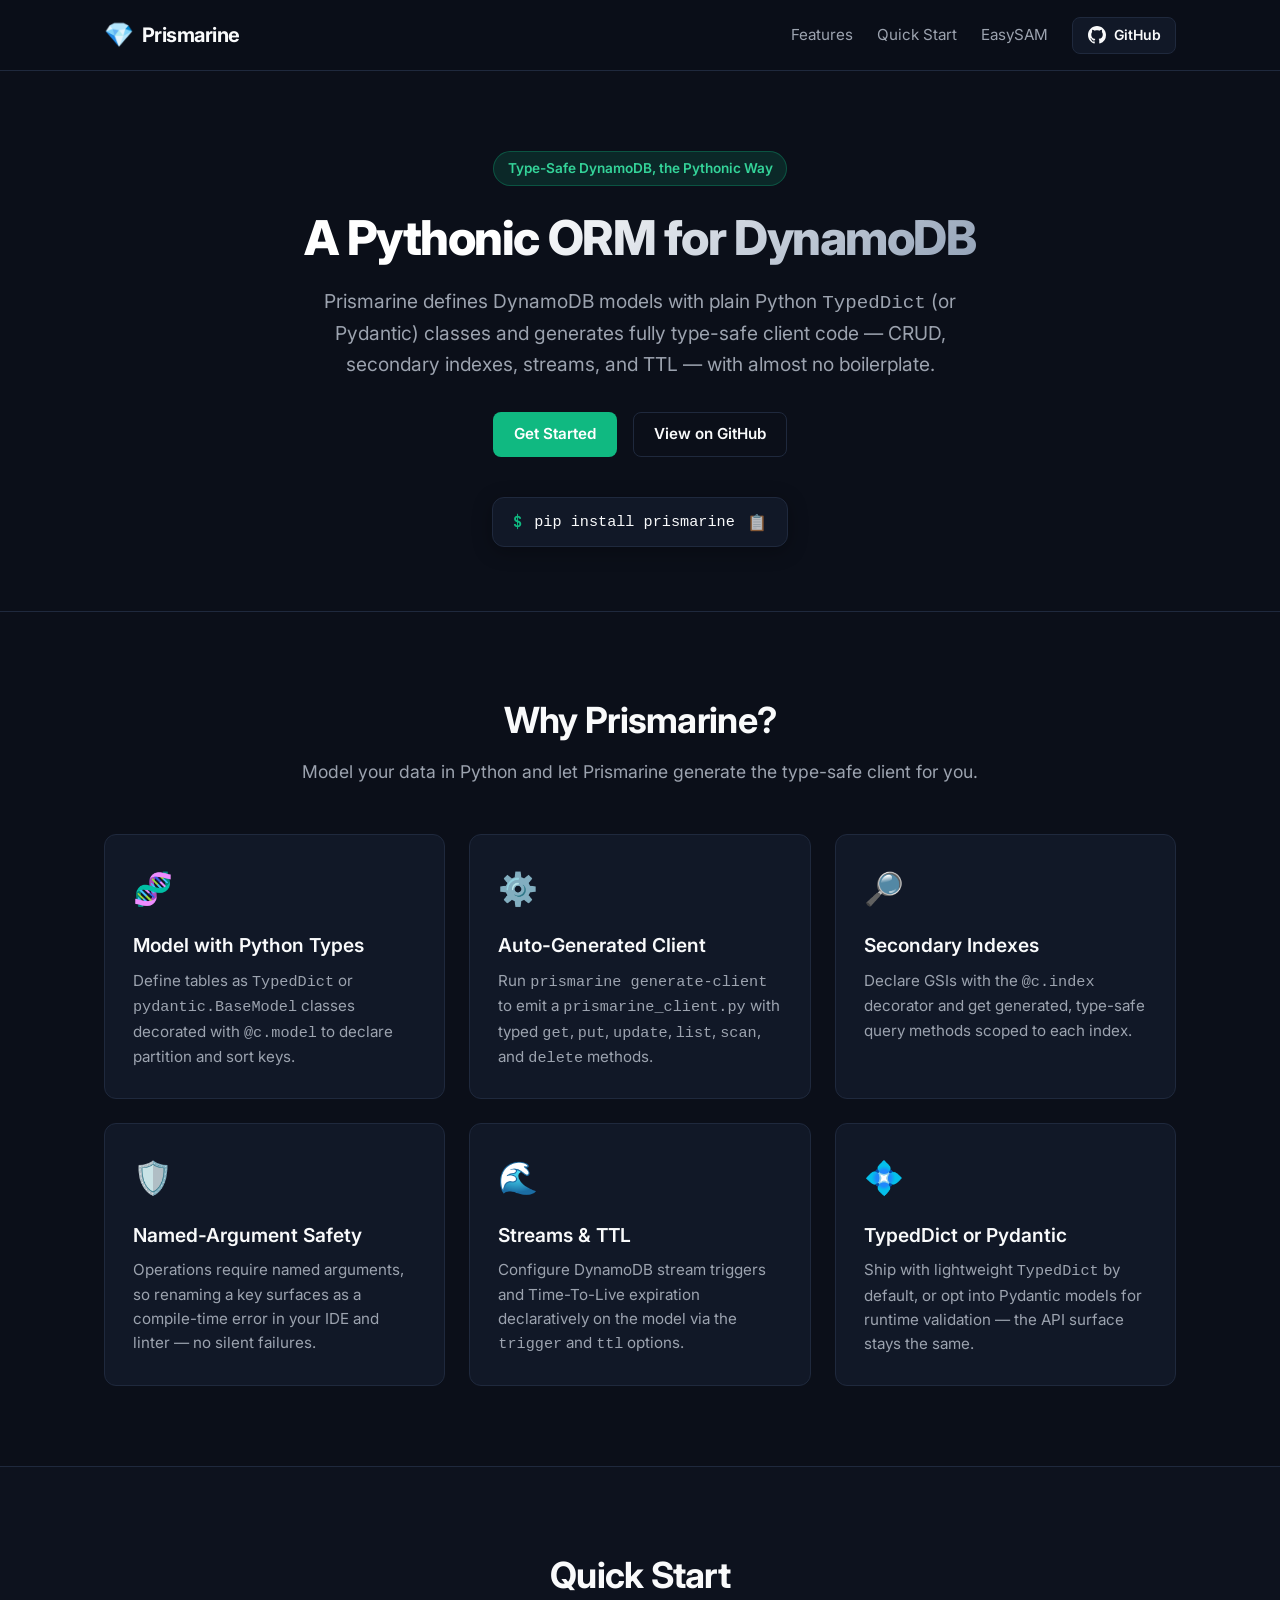
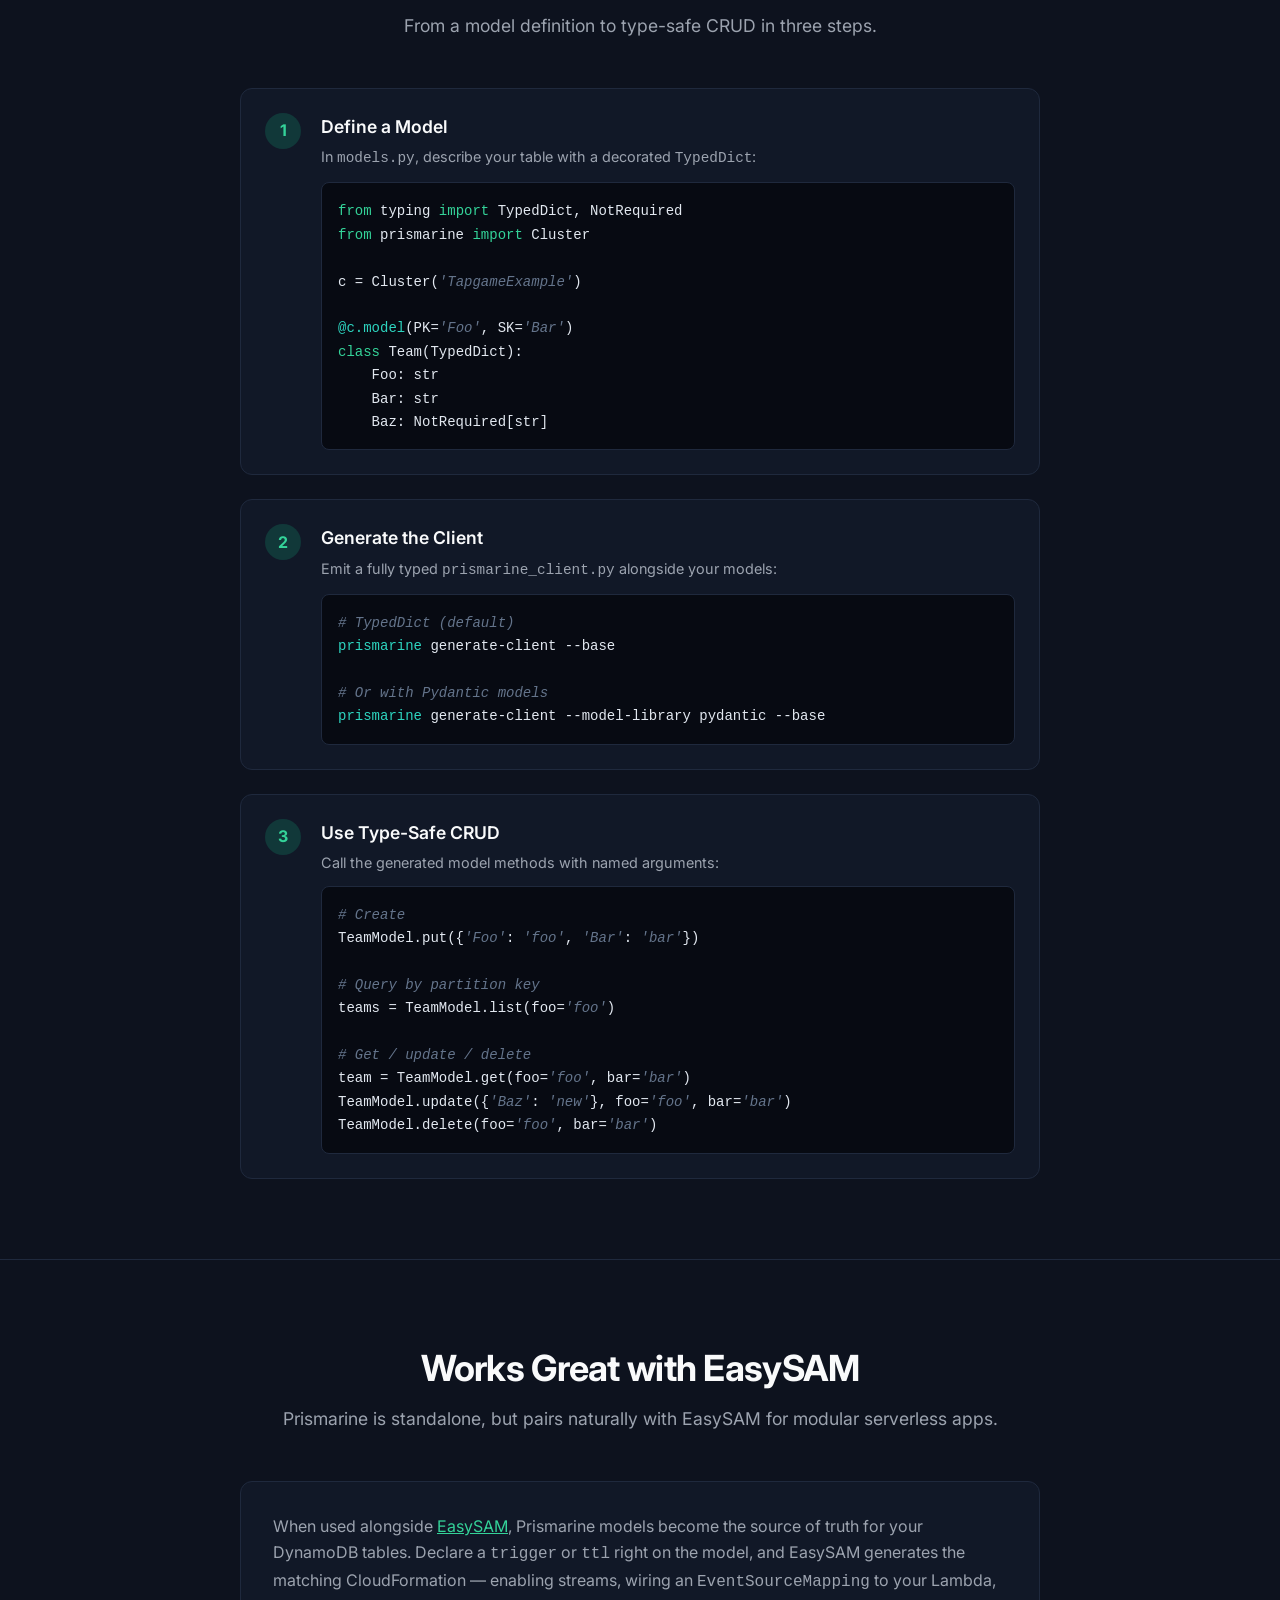
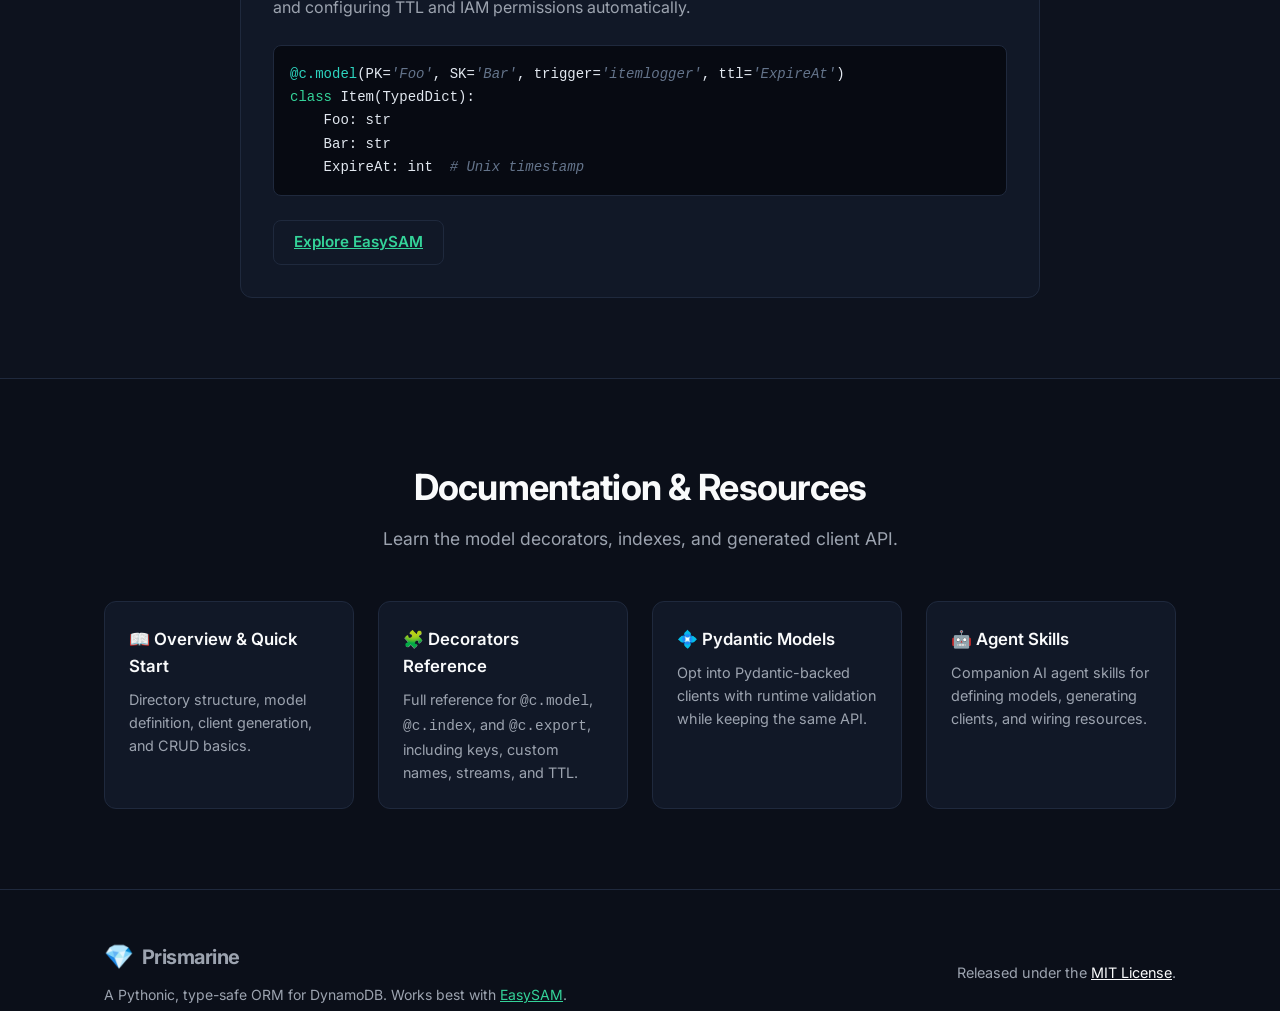
==== landing/prismarine.html @ 5af60499 "landing: Update Prismarine links and styling Update links to Prismarine documentation and examples i" ====
<!DOCTYPE html>
<html lang="en">
<head>
  <meta charset="UTF-8" />
  <meta name="viewport" content="width=device-width, initial-scale=1.0" />
  <title>Prismarine - A Pythonic ORM for DynamoDB</title>
  <meta name="description" content="Prismarine is a Pythonic ORM for DynamoDB. Define models with TypedDict or Pydantic, generate type-safe client code, and interact with DynamoDB without boilerplate." />
  <link rel="stylesheet" href="styles.css" />
  <link rel="preconnect" href="https://fonts.googleapis.com">
  <link rel="preconnect" href="https://fonts.gstatic.com" crossorigin>
  <link href="https://fonts.googleapis.com/css2?family=Inter:wght@400;500;600;700;800&family=JetBrains+Mono:wght@400;500;600&display=swap" rel="stylesheet">
</head>
<body class="theme-prismarine">
  <header class="navbar">
    <div class="container nav-container">
      <a href="prismarine.html" class="brand">
        <span class="brand-icon">💎</span>
        <span class="brand-text">Prismarine</span>
      </a>
      <nav class="nav-links">
        <a href="#features">Features</a>
        <a href="#quickstart">Quick Start</a>
        <a href="#easysam">EasySAM</a>
        <a href="https://github.com/scartill/prismarine" target="_blank" rel="noopener" class="btn btn-secondary nav-btn">
          <svg width="18" height="18" viewBox="0 0 24 24" fill="currentColor"><path d="M12 0C5.37 0 0 5.37 0 12c0 5.31 3.435 9.795 8.205 11.385.6.105.825-.255.825-.57 0-.285-.015-1.23-.015-2.235-3.015.555-3.795-.735-4.035-1.41-.135-.345-.72-1.41-1.23-1.695-.42-.225-1.02-.78-.015-.795.945-.015 1.62.87 1.845 1.23 1.08 1.815 2.805 1.305 3.495.99.105-.78.42-1.305.765-1.605-2.67-.3-5.46-1.335-5.46-5.925 0-1.305.465-2.385 1.23-3.225-.12-.3-.54-1.53.12-3.18 0 0 1.005-.315 3.3 1.23.96-.27 1.98-.405 3-.405s2.04.135 3 .405c2.295-1.56 3.3-1.23 3.3-1.23.66 1.65.24 2.88.12 3.18.765.84 1.23 1.905 1.23 3.225 0 4.605-2.805 5.625-5.475 5.925.435.375.81 1.095.81 2.22 0 1.605-.015 2.895-.015 3.3 0 .315.225.69.825.57A12.02 12.02 0 0024 12c0-6.63-5.37-12-12-12z"/></svg>
          GitHub
        </a>
      </nav>
    </div>
  </header>

  <main>
    <!-- Hero Section -->
    <section class="hero">
      <div class="container hero-content">
        <div class="badge">Type-Safe DynamoDB, the Pythonic Way</div>
        <h1 class="hero-title">A Pythonic ORM for DynamoDB</h1>
        <p class="hero-subtitle">
          Prismarine defines DynamoDB models with plain Python <code>TypedDict</code> (or Pydantic) classes and generates fully type-safe client code — CRUD, secondary indexes, streams, and TTL — with almost no boilerplate.
        </p>

        <div class="hero-actions">
          <a href="#quickstart" class="btn btn-primary">Get Started</a>
          <a href="https://github.com/scartill/prismarine" target="_blank" rel="noopener" class="btn btn-outline">View on GitHub</a>
        </div>

        <div class="command-box">
          <span class="command-prompt">$</span>
          <code>pip install prismarine</code>
          <button class="copy-btn" onclick="navigator.clipboard.writeText('pip install prismarine')" title="Copy to clipboard">
            📋
          </button>
        </div>
      </div>
    </section>

    <!-- Features Section -->
    <section id="features" class="features-section">
      <div class="container">
        <div class="section-header">
          <h2>Why Prismarine?</h2>
          <p>Model your data in Python and let Prismarine generate the type-safe client for you.</p>
        </div>

        <div class="features-grid">
          <div class="feature-card">
            <div class="feature-icon">🧬</div>
            <h3>Model with Python Types</h3>
            <p>Define tables as <code>TypedDict</code> or <code>pydantic.BaseModel</code> classes decorated with <code>@c.model</code> to declare partition and sort keys.</p>
          </div>

          <div class="feature-card">
            <div class="feature-icon">⚙️</div>
            <h3>Auto-Generated Client</h3>
            <p>Run <code>prismarine generate-client</code> to emit a <code>prismarine_client.py</code> with typed <code>get</code>, <code>put</code>, <code>update</code>, <code>list</code>, <code>scan</code>, and <code>delete</code> methods.</p>
          </div>

          <div class="feature-card">
            <div class="feature-icon">🔎</div>
            <h3>Secondary Indexes</h3>
            <p>Declare GSIs with the <code>@c.index</code> decorator and get generated, type-safe query methods scoped to each index.</p>
          </div>

          <div class="feature-card">
            <div class="feature-icon">🛡️</div>
            <h3>Named-Argument Safety</h3>
            <p>Operations require named arguments, so renaming a key surfaces as a compile-time error in your IDE and linter — no silent failures.</p>
          </div>

          <div class="feature-card">
            <div class="feature-icon">🌊</div>
            <h3>Streams &amp; TTL</h3>
            <p>Configure DynamoDB stream triggers and Time-To-Live expiration declaratively on the model via the <code>trigger</code> and <code>ttl</code> options.</p>
          </div>

          <div class="feature-card">
            <div class="feature-icon">💠</div>
            <h3>TypedDict or Pydantic</h3>
            <p>Ship with lightweight <code>TypedDict</code> by default, or opt into Pydantic models for runtime validation — the API surface stays the same.</p>
          </div>
        </div>
      </div>
    </section>

    <!-- Quick Start Section -->
    <section id="quickstart" class="quickstart-section">
      <div class="container">
        <div class="section-header">
          <h2>Quick Start</h2>
          <p>From a model definition to type-safe CRUD in three steps.</p>
        </div>

        <div class="code-steps">
          <div class="step-item">
            <div class="step-number">1</div>
            <div class="step-body">
              <h3>Define a Model</h3>
              <p>In <code>models.py</code>, describe your table with a decorated <code>TypedDict</code>:</p>
              <pre><code><span class="key">from</span> typing <span class="key">import</span> TypedDict, NotRequired
<span class="key">from</span> prismarine <span class="key">import</span> Cluster

c = Cluster(<span class="comment">'TapgameExample'</span>)

<span class="cmd">@c.model</span>(PK=<span class="comment">'Foo'</span>, SK=<span class="comment">'Bar'</span>)
<span class="key">class</span> Team(TypedDict):
    Foo: str
    Bar: str
    Baz: NotRequired[str]</code></pre>
            </div>
          </div>

          <div class="step-item">
            <div class="step-number">2</div>
            <div class="step-body">
              <h3>Generate the Client</h3>
              <p>Emit a fully typed <code>prismarine_client.py</code> alongside your models:</p>
              <pre><code><span class="comment"># TypedDict (default)</span>
<span class="cmd">prismarine</span> generate-client --base

<span class="comment"># Or with Pydantic models</span>
<span class="cmd">prismarine</span> generate-client --model-library pydantic --base</code></pre>
            </div>
          </div>

          <div class="step-item">
            <div class="step-number">3</div>
            <div class="step-body">
              <h3>Use Type-Safe CRUD</h3>
              <p>Call the generated model methods with named arguments:</p>
              <pre><code><span class="comment"># Create</span>
TeamModel.put({<span class="comment">'Foo'</span>: <span class="comment">'foo'</span>, <span class="comment">'Bar'</span>: <span class="comment">'bar'</span>})

<span class="comment"># Query by partition key</span>
teams = TeamModel.list(foo=<span class="comment">'foo'</span>)

<span class="comment"># Get / update / delete</span>
team = TeamModel.get(foo=<span class="comment">'foo'</span>, bar=<span class="comment">'bar'</span>)
TeamModel.update({<span class="comment">'Baz'</span>: <span class="comment">'new'</span>}, foo=<span class="comment">'foo'</span>, bar=<span class="comment">'bar'</span>)
TeamModel.delete(foo=<span class="comment">'foo'</span>, bar=<span class="comment">'bar'</span>)</code></pre>
            </div>
          </div>
        </div>
      </div>
    </section>

    <!-- EasySAM Integration Highlight -->
    <section id="easysam" class="integration-section">
      <div class="container">
        <div class="section-header">
          <h2>Works Great with EasySAM</h2>
          <p>Prismarine is standalone, but pairs naturally with EasySAM for modular serverless apps.</p>
        </div>

        <div class="integration-card">
          <p>
            When used alongside <a href="index.html">EasySAM</a>, Prismarine models become the source of truth for your DynamoDB tables. Declare a
            <code>trigger</code> or <code>ttl</code> right on the model, and EasySAM generates the matching CloudFormation —
            enabling streams, wiring an <code>EventSourceMapping</code> to your Lambda, and configuring TTL and IAM permissions automatically.
          </p>
          <pre><code><span class="cmd">@c.model</span>(PK=<span class="comment">'Foo'</span>, SK=<span class="comment">'Bar'</span>, trigger=<span class="comment">'itemlogger'</span>, ttl=<span class="comment">'ExpireAt'</span>)
<span class="key">class</span> Item(TypedDict):
    Foo: str
    Bar: str
    ExpireAt: int  <span class="comment"># Unix timestamp</span></code></pre>
          <div class="integration-actions">
            <a href="index.html" class="btn btn-outline">Explore EasySAM</a>
          </div>
        </div>
      </div>
    </section>

    <!-- Documentation & Resources Section -->
    <section id="docs" class="docs-section">
      <div class="container">
        <div class="section-header">
          <h2>Documentation &amp; Resources</h2>
          <p>Learn the model decorators, indexes, and generated client API.</p>
        </div>

        <div class="docs-grid">
          <a href="https://github.com/scartill/prismarine#readme" target="_blank" rel="noopener" class="doc-card">
            <div class="doc-title">📖 Overview &amp; Quick Start</div>
            <p>Directory structure, model definition, client generation, and CRUD basics.</p>
          </a>
          <a href="https://github.com/scartill/prismarine#advanced-usage" target="_blank" rel="noopener" class="doc-card">
            <div class="doc-title">🧩 Decorators Reference</div>
            <p>Full reference for <code>@c.model</code>, <code>@c.index</code>, and <code>@c.export</code>, including keys, custom names, streams, and TTL.</p>
          </a>
          <a href="https://github.com/scartill/prismarine#using-pydantic-models" target="_blank" rel="noopener" class="doc-card">
            <div class="doc-title">💠 Pydantic Models</div>
            <p>Opt into Pydantic-backed clients with runtime validation while keeping the same API.</p>
          </a>
          <a href="https://github.com/scartill/easysam-skills" target="_blank" rel="noopener" class="doc-card">
            <div class="doc-title">🤖 Agent Skills</div>
            <p>Companion AI agent skills for defining models, generating clients, and wiring resources.</p>
          </a>
        </div>
      </div>
    </section>
  </main>

  <footer class="footer">
    <div class="container footer-content">
      <div class="footer-left">
        <div class="brand">
          <span class="brand-icon">💎</span>
          <span class="brand-text">Prismarine</span>
        </div>
        <p>A Pythonic, type-safe ORM for DynamoDB. Works best with <a href="index.html">EasySAM</a>.</p>
      </div>
      <div class="footer-right">
        <p>Released under the <a href="https://github.com/scartill/prismarine" target="_blank" rel="noopener">MIT License</a>.</p>
      </div>
    </div>
  </footer>
</body>
</html>
---- landing/styles.css ----
:root {
  --bg-color: #0b0f19;
  --bg-card: #111827;
  --bg-card-hover: #1f293d;
  --border-color: #1f293d;
  --border-highlight: #374151;
  --primary-color: #6366f1;
  --primary-hover: #4f46e5;
  --accent-color: #38bdf8;
  --text-main: #f9fafb;
  --text-muted: #9ca3af;
  --font-sans: 'Inter', -apple-system, BlinkMacSystemFont, sans-serif;
  --font-mono: 'JetBrains Mono', monospace;
  --container-max-width: 1120px;
}

* {
  box-sizing: border-box;
  margin: 0;
  padding: 0;
}

body {
  background-color: var(--bg-color);
  color: var(--text-main);
  font-family: var(--font-sans);
  line-height: 1.6;
  -webkit-font-smoothing: antialiased;
}

a {
  color: inherit;
  text-decoration: none;
}

.container {
  max-width: var(--container-max-width);
  margin: 0 auto;
  padding: 0 1.5rem;
}

/* Header & Navbar */
.navbar {
  position: sticky;
  top: 0;
  z-index: 50;
  background-color: rgba(11, 15, 25, 0.85);
  backdrop-filter: blur(12px);
  border-bottom: 1px solid var(--border-color);
  padding: 1rem 0;
}

.nav-container {
  display: flex;
  align-items: center;
  justify-content: space-between;
}

.brand {
  display: flex;
  align-items: center;
  gap: 0.5rem;
  font-weight: 700;
  font-size: 1.25rem;
  letter-spacing: -0.025em;
}

.brand-icon {
  font-size: 1.5rem;
}

.nav-links {
  display: flex;
  align-items: center;
  gap: 1.5rem;
  font-size: 0.95rem;
  color: var(--text-muted);
}

.nav-links a:hover {
  color: var(--text-main);
}

/* Buttons */
.btn {
  display: inline-flex;
  align-items: center;
  gap: 0.5rem;
  padding: 0.6rem 1.25rem;
  border-radius: 0.5rem;
  font-weight: 600;
  font-size: 0.95rem;
  transition: all 0.2s ease;
  cursor: pointer;
}

.btn-primary {
  background-color: var(--primary-color);
  color: #fff;
  border: 1px solid transparent;
}

.btn-primary:hover {
  background-color: var(--primary-hover);
}

.btn-secondary {
  background-color: var(--bg-card);
  color: var(--text-main);
  border: 1px solid var(--border-color);
}

.btn-secondary:hover {
  background-color: var(--bg-card-hover);
  border-color: var(--border-highlight);
}

.btn-outline {
  background-color: transparent;
  color: var(--text-main);
  border: 1px solid var(--border-color);
}

.btn-outline:hover {
  background-color: var(--bg-card);
  border-color: var(--border-highlight);
}

.nav-btn {
  padding: 0.4rem 0.9rem;
  font-size: 0.875rem;
}

/* Hero Section */
.hero {
  padding: 5rem 0 4rem;
  text-align: center;
}

.hero-content {
  display: flex;
  flex-direction: column;
  align-items: center;
  max-width: 800px;
}

.badge {
  display: inline-block;
  padding: 0.35rem 0.85rem;
  border-radius: 9999px;
  background-color: rgba(99, 102, 241, 0.15);
  color: #818cf8;
  border: 1px solid rgba(99, 102, 241, 0.3);
  font-size: 0.85rem;
  font-weight: 600;
  margin-bottom: 1.5rem;
}

.hero-title {
  font-size: 3rem;
  font-weight: 800;
  line-height: 1.15;
  letter-spacing: -0.03em;
  margin-bottom: 1.25rem;
  background: linear-gradient(135deg, #ffffff 30%, #94a3b8 100%);
  -webkit-background-clip: text;
  -webkit-text-fill-color: transparent;
}

.hero-subtitle {
  font-size: 1.2rem;
  color: var(--text-muted);
  margin-bottom: 2rem;
  max-width: 680px;
}

.hero-actions {
  display: flex;
  gap: 1rem;
  margin-bottom: 2.5rem;
}

.command-box {
  display: flex;
  align-items: center;
  gap: 0.75rem;
  background-color: var(--bg-card);
  border: 1px solid var(--border-color);
  padding: 0.75rem 1.25rem;
  border-radius: 0.75rem;
  font-family: var(--font-mono);
  font-size: 0.95rem;
  box-shadow: 0 4px 20px rgba(0, 0, 0, 0.3);
}

.command-prompt {
  color: #6366f1;
  font-weight: 700;
}

.copy-btn {
  background: none;
  border: none;
  cursor: pointer;
  font-size: 1rem;
  opacity: 0.7;
  transition: opacity 0.2s;
  color: var(--text-muted);
}

.copy-btn:hover {
  opacity: 1;
}

/* Sections Common */
.section-header {
  text-align: center;
  margin-bottom: 3rem;
}

.section-header h2 {
  font-size: 2.25rem;
  font-weight: 700;
  letter-spacing: -0.02em;
  margin-bottom: 0.5rem;
}

.section-header p {
  color: var(--text-muted);
  font-size: 1.1rem;
}

/* Features Section */
.features-section {
  padding: 5rem 0;
  border-top: 1px solid var(--border-color);
}

.features-grid {
  display: grid;
  grid-template-columns: repeat(auto-fit, minmax(320px, 1fr));
  gap: 1.5rem;
}

.feature-card {
  background-color: var(--bg-card);
  border: 1px solid var(--border-color);
  padding: 1.75rem;
  border-radius: 0.75rem;
  transition: transform 0.2s ease, border-color 0.2s ease;
}

.feature-card:hover {
  transform: translateY(-2px);
  border-color: var(--border-highlight);
  background-color: var(--bg-card-hover);
}

.feature-icon {
  font-size: 2rem;
  margin-bottom: 1rem;
}

.feature-card h3 {
  font-size: 1.2rem;
  font-weight: 600;
  margin-bottom: 0.5rem;
}

.feature-card p {
  color: var(--text-muted);
  font-size: 0.95rem;
}

.feature-card-link {
  display: block;
  cursor: pointer;
}

.feature-more {
  color: var(--accent-color);
  font-weight: 600;
  white-space: nowrap;
}

/* Quick Start Section */
.quickstart-section {
  padding: 5rem 0;
  border-top: 1px solid var(--border-color);
  background-color: rgba(17, 24, 39, 0.4);
}

.code-steps {
  display: flex;
  flex-direction: column;
  gap: 1.5rem;
  max-width: 800px;
  margin: 0 auto;
}

.step-item {
  display: flex;
  gap: 1.25rem;
  background-color: var(--bg-card);
  border: 1px solid var(--border-color);
  padding: 1.5rem;
  border-radius: 0.75rem;
}

.step-number {
  display: flex;
  align-items: center;
  justify-content: center;
  width: 2.25rem;
  height: 2.25rem;
  border-radius: 50%;
  background-color: rgba(99, 102, 241, 0.2);
  color: #818cf8;
  font-weight: 700;
  flex-shrink: 0;
}

.step-body {
  flex-grow: 1;
}

.step-body h3 {
  font-size: 1.1rem;
  font-weight: 600;
  margin-bottom: 0.25rem;
}

.step-body p {
  color: var(--text-muted);
  font-size: 0.9rem;
  margin-bottom: 0.75rem;
}

pre {
  background-color: #070a12;
  border: 1px solid var(--border-color);
  padding: 1rem;
  border-radius: 0.5rem;
  font-family: var(--font-mono);
  font-size: 0.875rem;
  overflow-x: auto;
  color: #e2e8f0;
}

pre .cmd { color: #38bdf8; }
pre .key { color: #f472b6; }
pre .comment { color: #64748b; font-style: italic; }

/* Companion Skills Section */
.skills-section {
  padding: 5rem 0;
  border-top: 1px solid var(--border-color);
}

.skills-grid {
  display: grid;
  grid-template-columns: repeat(auto-fit, minmax(320px, 1fr));
  gap: 1.5rem;
  margin-bottom: 2rem;
}

.skill-card {
  background-color: var(--bg-card);
  border: 1px solid var(--border-color);
  padding: 1.75rem;
  border-radius: 0.75rem;
  transition: transform 0.2s ease, border-color 0.2s ease;
}

.skill-card:hover {
  transform: translateY(-2px);
  border-color: var(--border-highlight);
  background-color: var(--bg-card-hover);
}

.skill-icon {
  font-size: 2rem;
  margin-bottom: 1rem;
}

.skill-card h3 {
  font-size: 1.2rem;
  font-weight: 600;
  margin-bottom: 0.5rem;
}

.skill-card p {
  color: var(--text-muted);
  font-size: 0.95rem;
}

.skills-actions {
  display: flex;
  justify-content: center;
  margin-top: 1.5rem;
}

.skills-section .command-box {
  max-width: 640px;
  margin: 0 auto;
}

/* Docs Section */
.docs-section {
  padding: 5rem 0;
  border-top: 1px solid var(--border-color);
}

.docs-grid {
  display: grid;
  grid-template-columns: repeat(auto-fit, minmax(240px, 1fr));
  gap: 1.5rem;
}

.doc-card {
  background-color: var(--bg-card);
  border: 1px solid var(--border-color);
  padding: 1.5rem;
  border-radius: 0.75rem;
  transition: all 0.2s ease;
  display: block;
}

.doc-card:hover {
  border-color: var(--primary-color);
  background-color: var(--bg-card-hover);
  transform: translateY(-2px);
}

.doc-title {
  font-weight: 600;
  font-size: 1.05rem;
  margin-bottom: 0.5rem;
}

.doc-card p {
  color: var(--text-muted);
  font-size: 0.9rem;
}

/* Footer */
.footer {
  border-top: 1px solid var(--border-color);
  padding: 3rem 0;
  color: var(--text-muted);
  font-size: 0.9rem;
}

.footer-content {
  display: flex;
  justify-content: space-between;
  align-items: center;
  flex-wrap: wrap;
  gap: 1.5rem;
}

.footer-left p {
  margin-top: 0.5rem;
  font-size: 0.875rem;
}

.footer-right a {
  color: var(--text-main);
  text-decoration: underline;
}

@media (max-width: 768px) {
  .hero-title {
    font-size: 2.25rem;
  }
  .nav-links {
    gap: 1rem;
  }
  .footer-content {
    flex-direction: column;
    align-items: flex-start;
  }
}


/* Prismarine Subpage Theme (emerald/teal gem palette) */
.theme-prismarine {
  --primary-color: #10b981;
  --primary-hover: #059669;
  --accent-color: #2dd4bf;
}

.theme-prismarine .badge {
  background-color: rgba(16, 185, 129, 0.15);
  color: #34d399;
  border-color: rgba(16, 185, 129, 0.3);
}

.theme-prismarine .command-prompt {
  color: #10b981;
}

.theme-prismarine .step-number {
  background-color: rgba(16, 185, 129, 0.2);
  color: #34d399;
}

.theme-prismarine pre .cmd { color: #2dd4bf; }
.theme-prismarine pre .key { color: #34d399; }

.theme-prismarine .doc-card:hover {
  border-color: var(--primary-color);
}

.theme-prismarine .footer-left p a,
.theme-prismarine .integration-card a {
  color: #34d399;
  text-decoration: underline;
}

/* EasySAM Integration Highlight */
.integration-section {
  padding: 5rem 0;
  border-top: 1px solid var(--border-color);
  background-color: rgba(17, 24, 39, 0.4);
}

.integration-card {
  max-width: 800px;
  margin: 0 auto;
  background-color: var(--bg-card);
  border: 1px solid var(--border-color);
  padding: 2rem;
  border-radius: 0.75rem;
}

.integration-card > p {
  color: var(--text-muted);
  font-size: 1rem;
  margin-bottom: 1.5rem;
}

.integration-actions {
  display: flex;
  justify-content: flex-start;
  margin-top: 1.5rem;
}
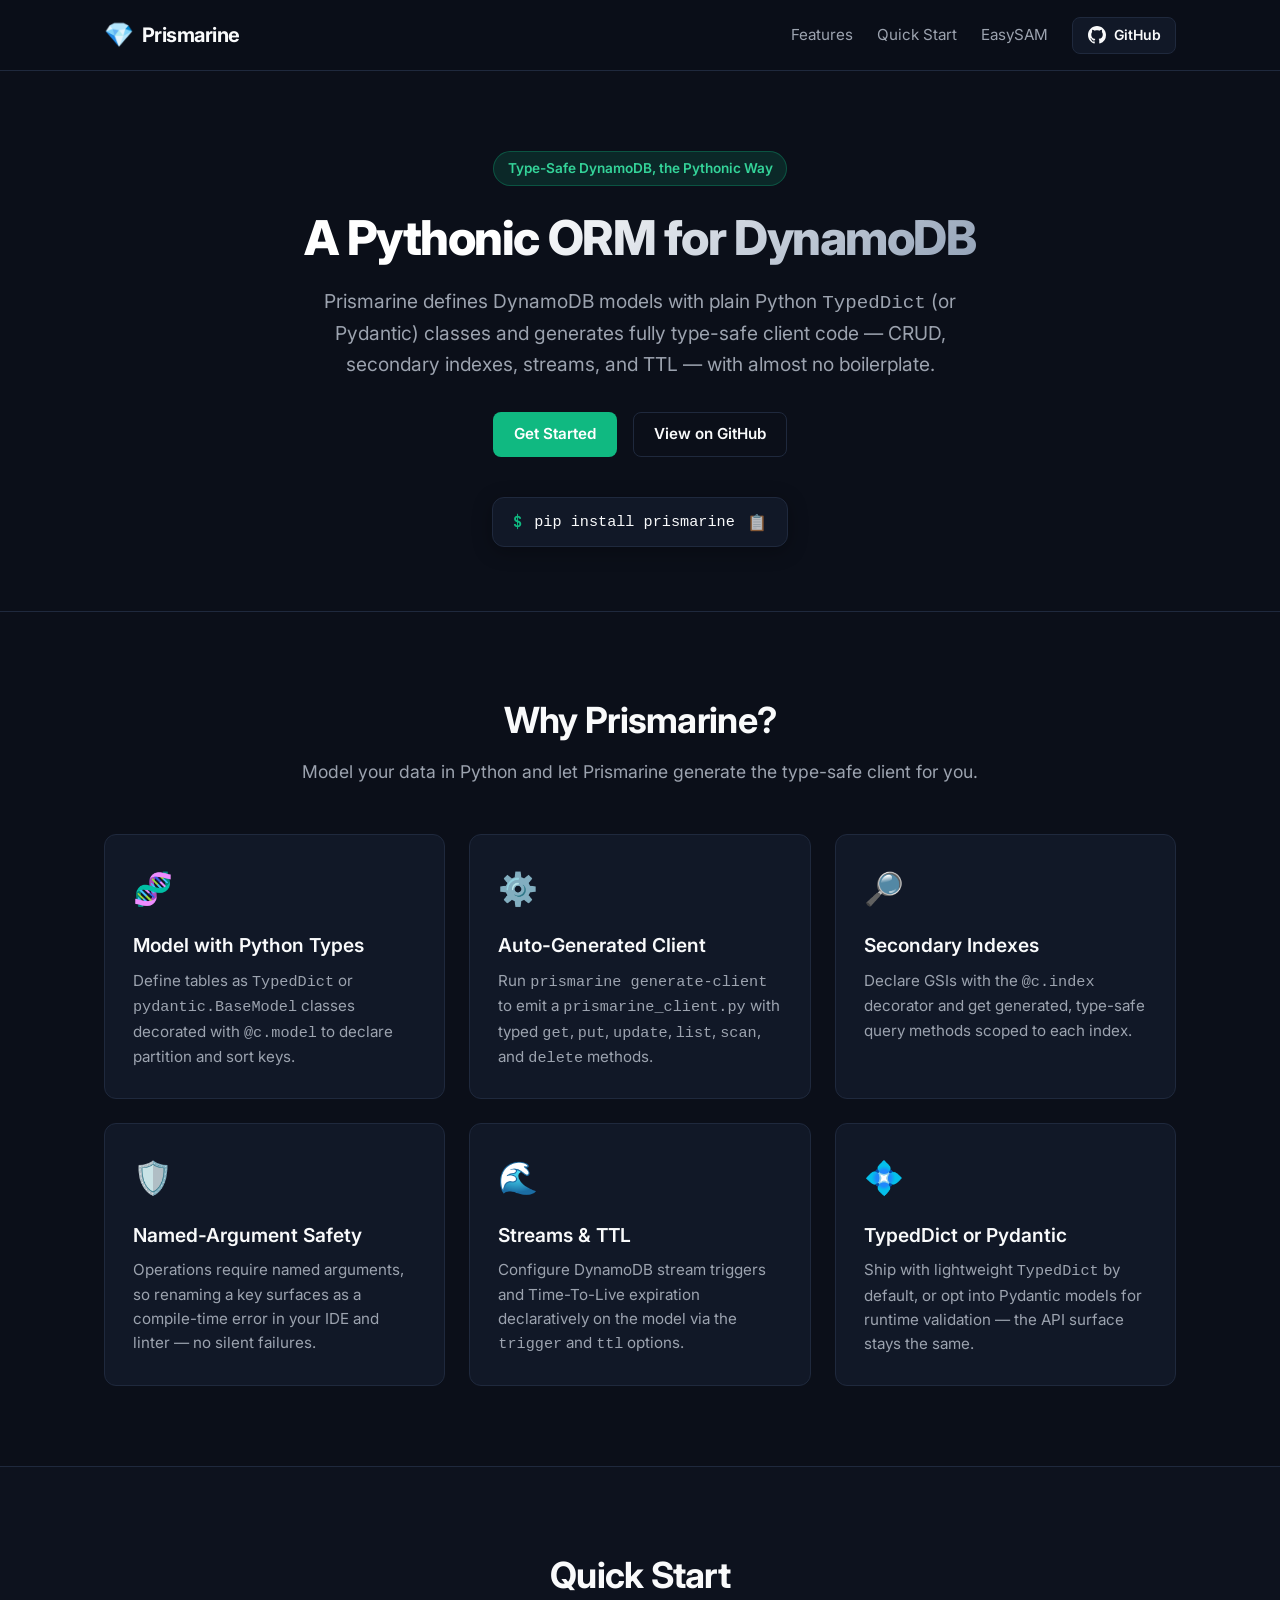
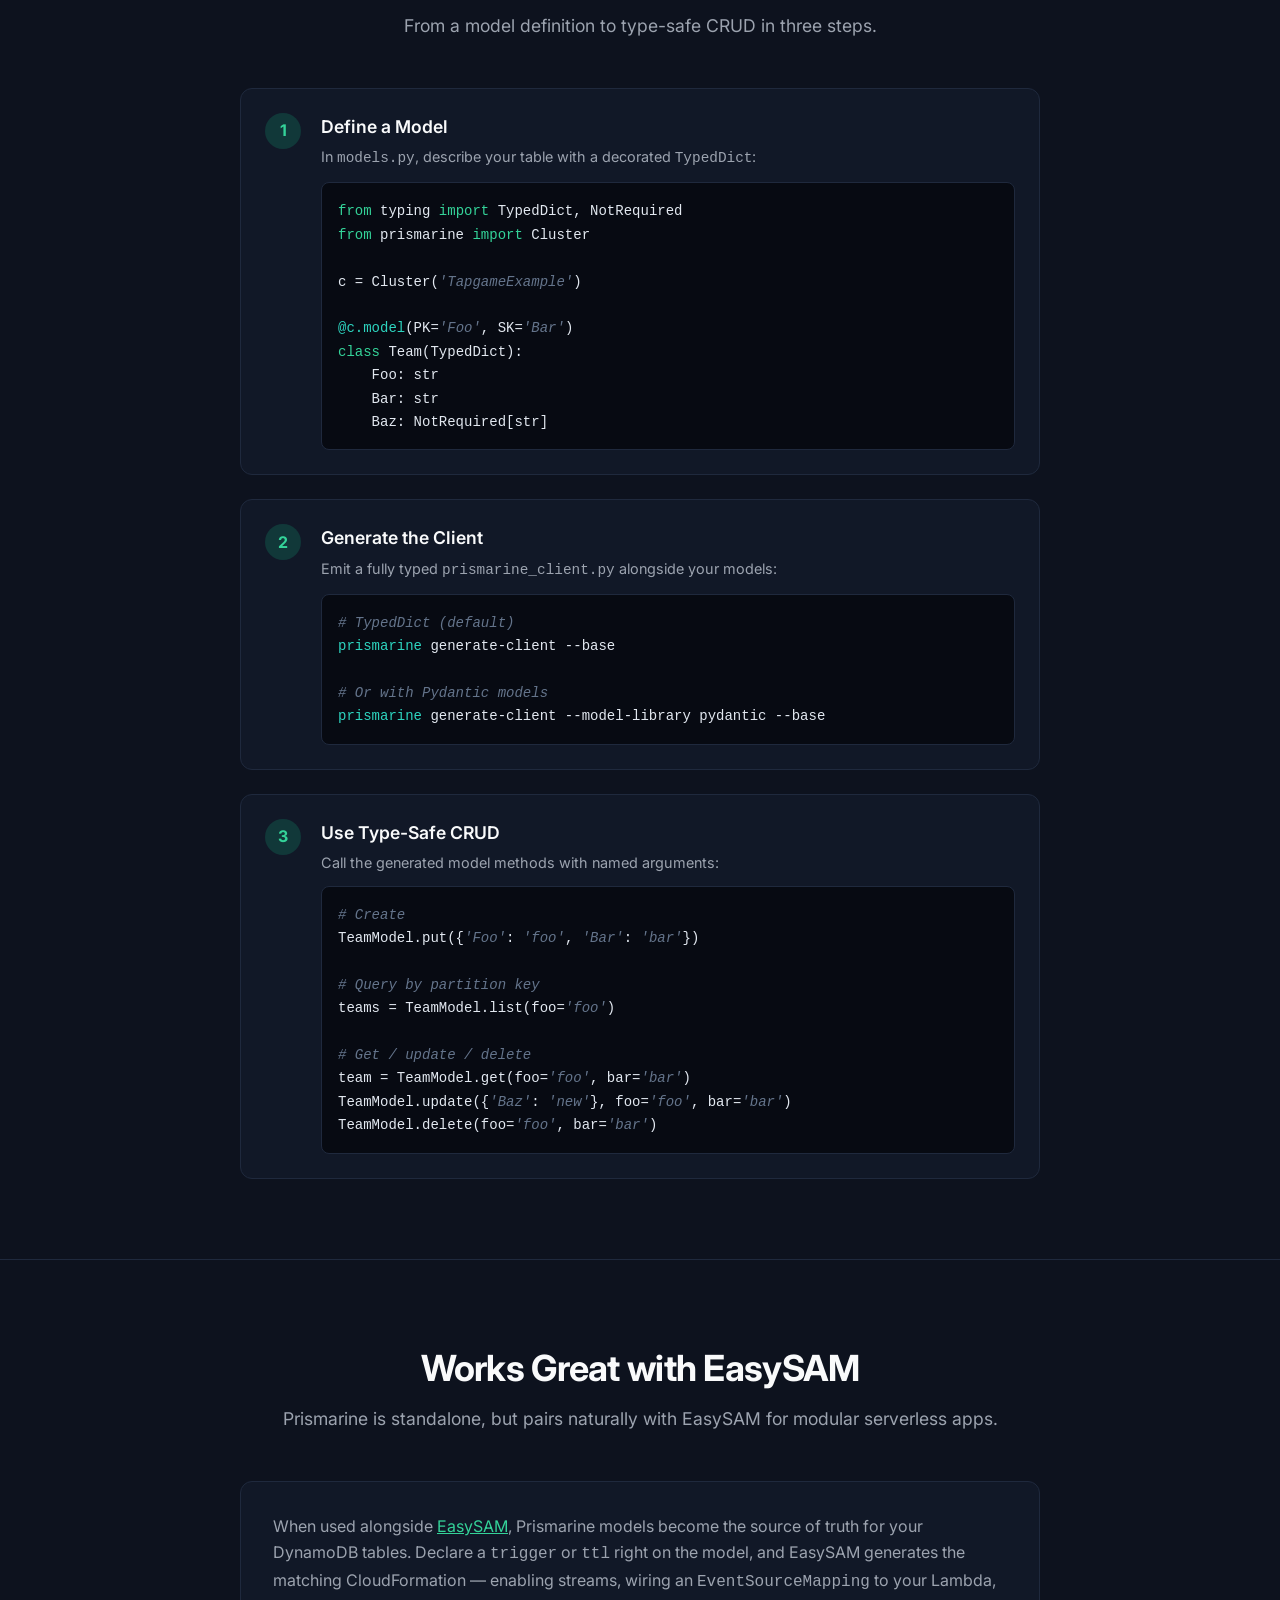
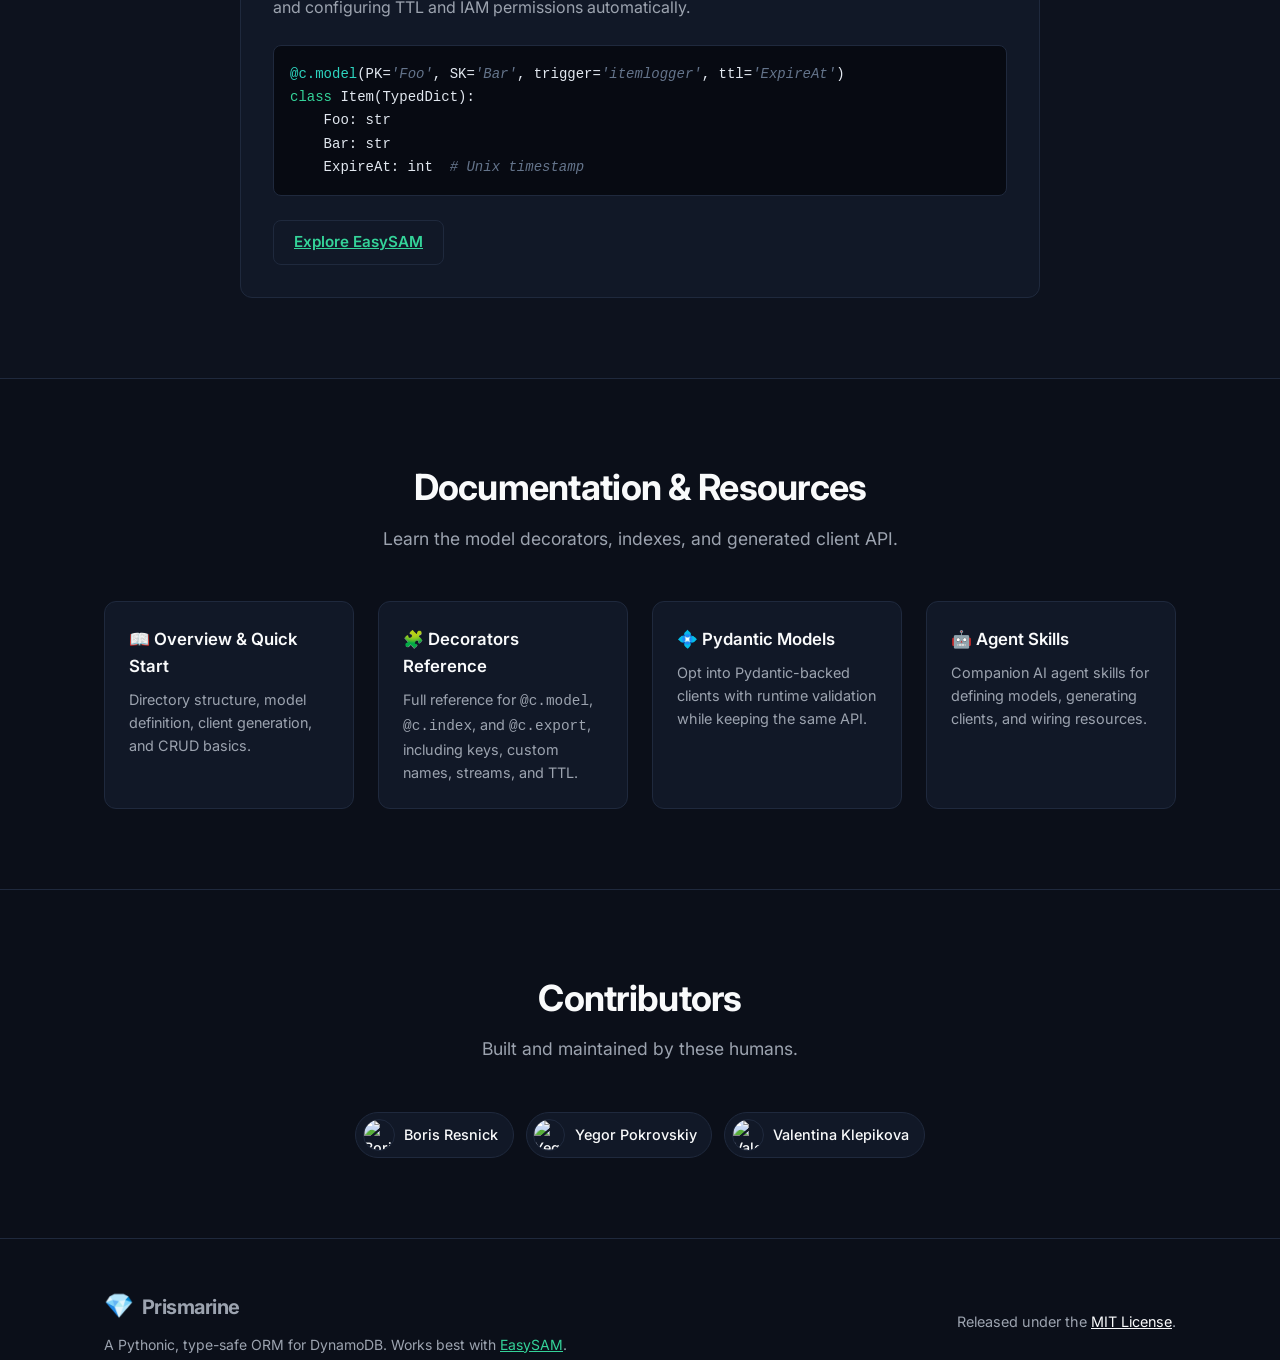
==== commit d7746383: "landing: Add contributors section Adds a new section to the landing page to showcase contributors.  " ====
--- a/landing/prismarine.html
+++ b/landing/prismarine.html
@@ -217,6 +217,30 @@
         </div>
       </div>
     </section>
+
+    <!-- Contributors Section -->
+    <section id="contributors" class="contributors-section">
+      <div class="container">
+        <div class="section-header">
+          <h2>Contributors</h2>
+          <p>Built and maintained by these humans.</p>
+        </div>
+        <div class="contributors-grid">
+          <a href="https://github.com/scartill" target="_blank" rel="noopener" class="contributor-badge">
+            <img src="https://github.com/scartill.png?size=96" alt="Boris Resnick" width="48" height="48" loading="lazy" />
+            <span>Boris Resnick</span>
+          </a>
+          <a href="https://github.com/lunavod" target="_blank" rel="noopener" class="contributor-badge">
+            <img src="https://github.com/lunavod.png?size=96" alt="Yegor Pokrovskiy" width="48" height="48" loading="lazy" />
+            <span>Yegor Pokrovskiy</span>
+          </a>
+          <a href="https://github.com/sdobnaya" target="_blank" rel="noopener" class="contributor-badge">
+            <img src="https://github.com/sdobnaya.png?size=96" alt="Valentina Klepikova" width="48" height="48" loading="lazy" />
+            <span>Valentina Klepikova</span>
+          </a>
+        </div>
+      </div>
+    </section>
   </main>
 
   <footer class="footer">
--- a/landing/styles.css
+++ b/landing/styles.css
@@ -443,6 +443,45 @@
   font-size: 0.9rem;
 }
 
+/* Contributors Section */
+.contributors-section {
+  padding: 5rem 0;
+  border-top: 1px solid var(--border-color);
+}
+
+.contributors-grid {
+  display: flex;
+  flex-wrap: wrap;
+  justify-content: center;
+  gap: 0.75rem;
+}
+
+.contributor-badge {
+  display: inline-flex;
+  align-items: center;
+  gap: 0.6rem;
+  padding: 0.4rem 0.9rem 0.4rem 0.4rem;
+  background-color: var(--bg-card);
+  border: 1px solid var(--border-color);
+  border-radius: 9999px;
+  font-size: 0.9rem;
+  font-weight: 500;
+  transition: transform 0.2s ease, border-color 0.2s ease, background-color 0.2s ease;
+}
+
+.contributor-badge:hover {
+  transform: translateY(-2px);
+  border-color: var(--border-highlight);
+  background-color: var(--bg-card-hover);
+}
+
+.contributor-badge img {
+  width: 32px;
+  height: 32px;
+  border-radius: 50%;
+  border: 1px solid var(--border-color);
+}
+
 /* Footer */
 .footer {
   border-top: 1px solid var(--border-color);
@@ -512,6 +551,10 @@
   border-color: var(--primary-color);
 }
 
+.theme-prismarine .contributor-badge:hover {
+  border-color: var(--primary-color);
+}
+
 .theme-prismarine .footer-left p a,
 .theme-prismarine .integration-card a {
   color: #34d399;
